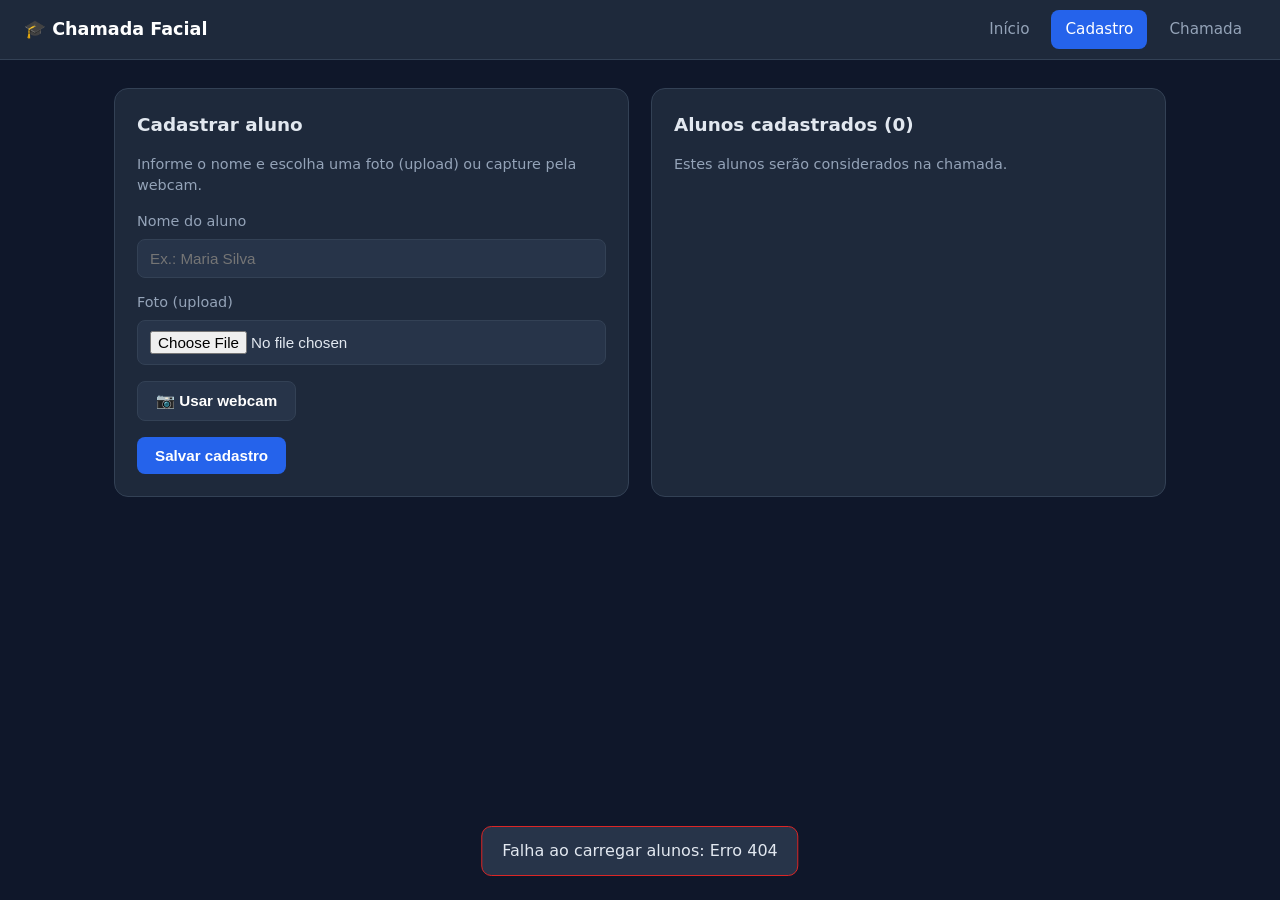
==== frontend/cadastro.html @ 1a3e9120 "Aplicação web de chamada por reconhecimento facial Backend FastAPI com detecção de rostos via Haarca" ====
<!DOCTYPE html>
<html lang="pt-br">
<head>
  <meta charset="UTF-8" />
  <meta name="viewport" content="width=device-width, initial-scale=1.0" />
  <title>Cadastro de Alunos</title>
  <link rel="stylesheet" href="css/style.css" />
</head>
<body>
  <header class="topbar">
    <h1>🎓 Chamada Facial</h1>
    <nav>
      <a href="index.html">Início</a>
      <a href="cadastro.html" class="active">Cadastro</a>
      <a href="chamada.html">Chamada</a>
    </nav>
  </header>

  <main>
    <div class="grid-2">
      <!-- Formulário de cadastro -->
      <div class="card">
        <h2>Cadastrar aluno</h2>
        <p class="muted">Informe o nome e escolha uma foto (upload) ou capture pela webcam.</p>

        <label for="name">Nome do aluno</label>
        <input type="text" id="name" placeholder="Ex.: Maria Silva" />

        <label for="file">Foto (upload)</label>
        <input type="file" id="file" accept="image/*" />

        <div class="btn-row">
          <button id="toggleCam" class="secondary" type="button">📷 Usar webcam</button>
        </div>

        <!-- Bloco da webcam (oculto até ativar) -->
        <div id="camBlock" style="display:none;">
          <div class="video-wrap" style="margin-top:14px;">
            <video id="video" autoplay playsinline muted></video>
          </div>
          <div class="btn-row">
            <button id="snap" type="button">Capturar foto</button>
          </div>
        </div>

        <img id="preview" class="preview" style="display:none;" alt="Pré-visualização" />

        <div class="btn-row">
          <button id="save" type="button">Salvar cadastro</button>
        </div>
      </div>

      <!-- Lista de alunos cadastrados -->
      <div class="card">
        <h2>Alunos cadastrados (<span id="count">0</span>)</h2>
        <p class="muted">Estes alunos serão considerados na chamada.</p>
        <div id="list" class="student-list"></div>
      </div>
    </div>
  </main>

  <script src="js/common.js"></script>
  <script src="js/cadastro.js"></script>
</body>
</html>
---- frontend/css/style.css ----
:root {
  --bg: #0f172a;
  --surface: #1e293b;
  --surface-2: #273449;
  --primary: #2563eb;
  --primary-hover: #1d4ed8;
  --success: #16a34a;
  --danger: #dc2626;
  --text: #e2e8f0;
  --muted: #94a3b8;
  --border: #334155;
}

* { box-sizing: border-box; }

body {
  margin: 0;
  font-family: "Segoe UI", system-ui, -apple-system, sans-serif;
  background: var(--bg);
  color: var(--text);
  line-height: 1.5;
}

header.topbar {
  background: var(--surface);
  border-bottom: 1px solid var(--border);
  padding: 0 24px;
  display: flex;
  align-items: center;
  gap: 24px;
  height: 60px;
}

header.topbar h1 {
  font-size: 1.1rem;
  margin: 0;
  color: #fff;
}

header.topbar nav { display: flex; gap: 8px; margin-left: auto; }

header.topbar nav a {
  color: var(--muted);
  text-decoration: none;
  padding: 8px 14px;
  border-radius: 8px;
  font-size: 0.95rem;
}
header.topbar nav a:hover { background: var(--surface-2); color: #fff; }
header.topbar nav a.active { background: var(--primary); color: #fff; }

main { max-width: 1100px; margin: 0 auto; padding: 28px 24px 60px; }

.card {
  background: var(--surface);
  border: 1px solid var(--border);
  border-radius: 14px;
  padding: 22px;
  margin-bottom: 22px;
}

.card h2 { margin-top: 0; font-size: 1.15rem; }
.muted { color: var(--muted); font-size: 0.9rem; }

.grid-2 { display: grid; grid-template-columns: 1fr 1fr; gap: 22px; }
@media (max-width: 820px) { .grid-2 { grid-template-columns: 1fr; } }

label { display: block; font-size: 0.9rem; margin: 14px 0 6px; color: var(--muted); }

input[type="text"], input[type="file"] {
  width: 100%;
  padding: 10px 12px;
  background: var(--surface-2);
  border: 1px solid var(--border);
  border-radius: 8px;
  color: var(--text);
  font-size: 0.95rem;
}

button {
  cursor: pointer;
  border: none;
  border-radius: 8px;
  padding: 10px 18px;
  font-size: 0.95rem;
  font-weight: 600;
  background: var(--primary);
  color: #fff;
  transition: background 0.15s;
}
button:hover { background: var(--primary-hover); }
button:disabled { opacity: 0.5; cursor: not-allowed; }
button.secondary { background: var(--surface-2); border: 1px solid var(--border); }
button.secondary:hover { background: var(--border); }
button.danger { background: var(--danger); }

.btn-row { display: flex; gap: 10px; flex-wrap: wrap; margin-top: 16px; }

/* Vídeo / câmera */
.video-wrap {
  position: relative;
  width: 100%;
  background: #000;
  border-radius: 12px;
  overflow: hidden;
  aspect-ratio: 4 / 3;
}
.video-wrap video, .video-wrap canvas {
  position: absolute;
  inset: 0;
  width: 100%;
  height: 100%;
  object-fit: cover;
}
.video-wrap canvas { pointer-events: none; }

img.preview {
  width: 100%;
  max-height: 280px;
  object-fit: contain;
  border-radius: 10px;
  background: #000;
  margin-top: 12px;
}

/* Lista de alunos */
.student-list { display: grid; grid-template-columns: repeat(auto-fill, minmax(140px, 1fr)); gap: 14px; }
.student-card {
  background: var(--surface-2);
  border: 1px solid var(--border);
  border-radius: 12px;
  padding: 12px;
  text-align: center;
}
.student-card img {
  width: 100%;
  aspect-ratio: 1;
  object-fit: cover;
  border-radius: 8px;
  background: #000;
}
.student-card .name { font-weight: 600; margin: 8px 0; font-size: 0.9rem; }

/* Tabela de presença */
table { width: 100%; border-collapse: collapse; }
th, td { text-align: left; padding: 10px 12px; border-bottom: 1px solid var(--border); }
th { color: var(--muted); font-size: 0.82rem; text-transform: uppercase; letter-spacing: 0.04em; }
.badge { padding: 3px 10px; border-radius: 999px; font-size: 0.8rem; font-weight: 600; }
.badge.present { background: rgba(22,163,74,.18); color: #4ade80; }
.badge.absent { background: rgba(148,163,184,.15); color: var(--muted); }

/* Toast / mensagens */
#toast {
  position: fixed;
  bottom: 24px;
  left: 50%;
  transform: translateX(-50%);
  background: var(--surface-2);
  border: 1px solid var(--border);
  padding: 12px 20px;
  border-radius: 10px;
  opacity: 0;
  transition: opacity 0.3s;
  pointer-events: none;
  max-width: 90vw;
}
#toast.show { opacity: 1; }
#toast.ok { border-color: var(--success); }
#toast.err { border-color: var(--danger); }

.status-dot { display: inline-block; width: 10px; height: 10px; border-radius: 50%; background: var(--muted); margin-right: 8px; }
.status-dot.live { background: #4ade80; box-shadow: 0 0 8px #4ade80; }

.stats { display: flex; gap: 24px; margin-top: 8px; }
.stats div span { display: block; font-size: 1.6rem; font-weight: 700; }
.stats div small { color: var(--muted); }

.hero { text-align: center; padding: 50px 20px; }
.hero h2 { font-size: 1.8rem; }
.hero .btn-row { justify-content: center; }
.steps { display: grid; grid-template-columns: repeat(auto-fit, minmax(220px,1fr)); gap: 18px; margin-top: 28px; text-align: left; }
.steps .card .num { font-size: 1.6rem; font-weight: 800; color: var(--primary); }
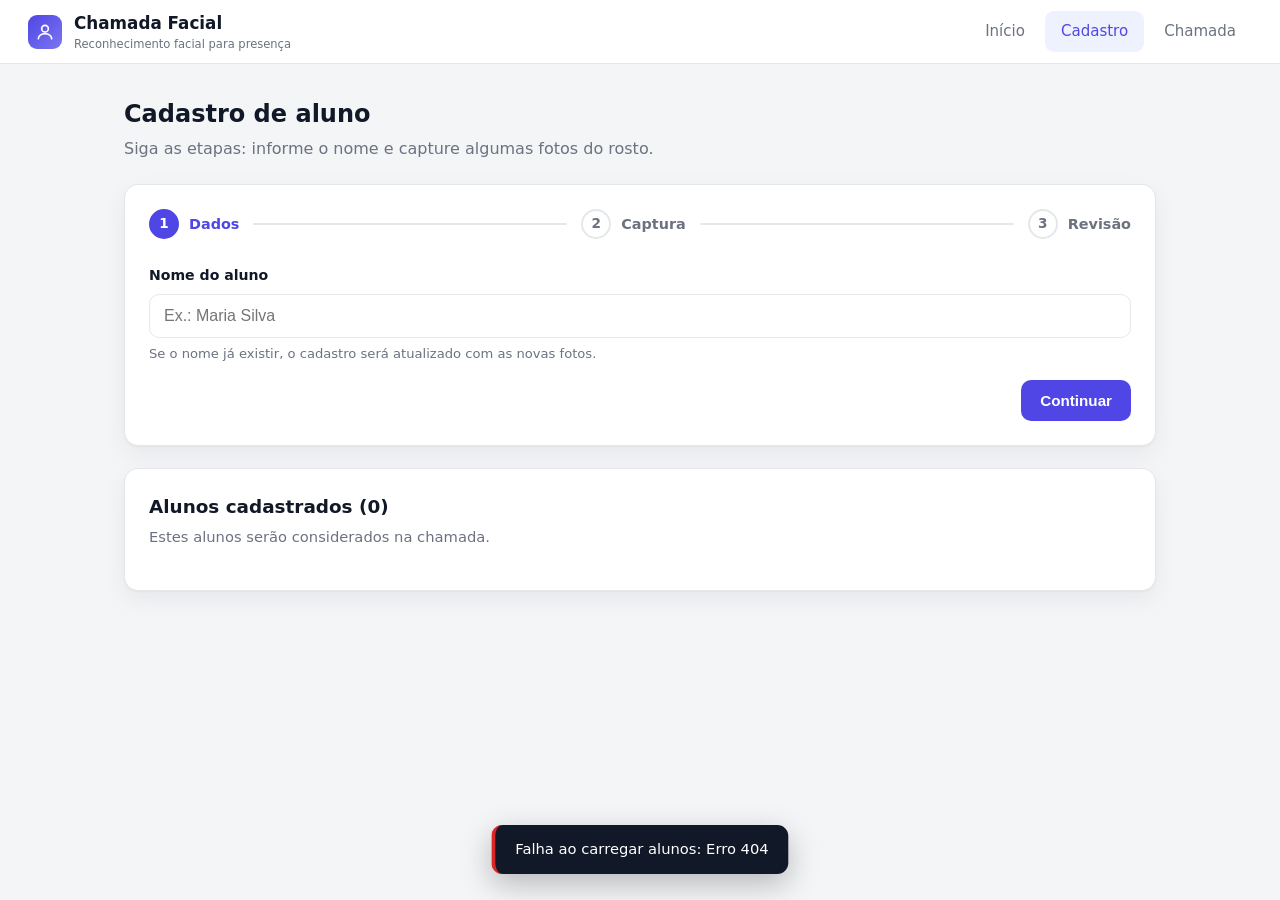
==== commit 2536bda3: "Reformula UX: cadastro em wizard, chamada com revisão/confirmação e visual novo Cadastro: - Wizard e" ====
--- a/frontend/cadastro.html
+++ b/frontend/cadastro.html
@@ -3,59 +3,97 @@
 <head>
   <meta charset="UTF-8" />
   <meta name="viewport" content="width=device-width, initial-scale=1.0" />
-  <title>Cadastro de Alunos</title>
+  <title>Cadastro de Alunos — Chamada Facial</title>
   <link rel="stylesheet" href="css/style.css" />
 </head>
 <body>
   <header class="topbar">
-    <h1>🎓 Chamada Facial</h1>
-    <nav>
+    <div class="brand">
+      <span class="logo">
+        <svg width="20" height="20" viewBox="0 0 24 24" fill="none" stroke="currentColor" stroke-width="2" stroke-linecap="round" stroke-linejoin="round"><path d="M12 12a4 4 0 1 0 0-8 4 4 0 0 0 0 8Z"/><path d="M4 20c0-3.3 3.6-6 8-6s8 2.7 8 6"/></svg>
+      </span>
+      <span>Chamada Facial<small>Reconhecimento facial para presença</small></span>
+    </div>
+    <nav class="nav">
       <a href="index.html">Início</a>
       <a href="cadastro.html" class="active">Cadastro</a>
       <a href="chamada.html">Chamada</a>
     </nav>
   </header>
 
-  <main>
-    <div class="grid-2">
-      <!-- Formulário de cadastro -->
-      <div class="card">
-        <h2>Cadastrar aluno</h2>
-        <p class="muted">Informe o nome e escolha uma foto (upload) ou capture pela webcam.</p>
+  <main class="container">
+    <div class="page-head">
+      <h1>Cadastro de aluno</h1>
+      <p>Siga as etapas: informe o nome e capture algumas fotos do rosto.</p>
+    </div>
 
-        <label for="name">Nome do aluno</label>
-        <input type="text" id="name" placeholder="Ex.: Maria Silva" />
+    <div class="card">
+      <!-- Stepper -->
+      <div class="stepper">
+        <div class="step active" data-step="1"><span class="dot">1</span><span class="name">Dados</span></div>
+        <div class="step-line"></div>
+        <div class="step" data-step="2"><span class="dot">2</span><span class="name">Captura</span></div>
+        <div class="step-line"></div>
+        <div class="step" data-step="3"><span class="dot">3</span><span class="name">Revisão</span></div>
+      </div>
 
-        <label for="file">Foto (upload)</label>
-        <input type="file" id="file" accept="image/*" />
+      <!-- ETAPA 1: dados -->
+      <section id="s1">
+        <div class="field">
+          <label for="name">Nome do aluno</label>
+          <input type="text" id="name" placeholder="Ex.: Maria Silva" autocomplete="off" />
+          <div class="hint">Se o nome já existir, o cadastro será atualizado com as novas fotos.</div>
+        </div>
+        <div class="actions end">
+          <button class="btn" id="toStep2">Continuar</button>
+        </div>
+      </section>
 
-        <div class="btn-row">
-          <button id="toggleCam" class="secondary" type="button">📷 Usar webcam</button>
-        </div>
-
-        <!-- Bloco da webcam (oculto até ativar) -->
-        <div id="camBlock" style="display:none;">
-          <div class="video-wrap" style="margin-top:14px;">
-            <video id="video" autoplay playsinline muted></video>
+      <!-- ETAPA 2: captura -->
+      <section id="s2" hidden>
+        <div class="grid-2">
+          <div>
+            <div class="stage" id="stage">
+              <video id="video" autoplay playsinline muted></video>
+              <div class="face-guide" id="guide" hidden></div>
+              <div class="pose" id="pose" hidden></div>
+              <div class="chip" id="chip" hidden><span class="led"></span><span id="chipText">Procurando rosto…</span></div>
+              <div class="countdown" id="countdown" hidden></div>
+              <div class="flash" id="flash"></div>
+              <div class="placeholder" id="camPlaceholder">Ativando a câmera…</div>
+            </div>
           </div>
-          <div class="btn-row">
-            <button id="snap" type="button">Capturar foto</button>
+          <div>
+            <h2>Captura guiada</h2>
+            <p class="sub">Mantenha o rosto dentro do guia oval. O sistema vai capturar várias poses (frente e laterais) automaticamente.</p>
+            <div class="progress-label"><span id="progLabel">0 de 0 fotos</span><span id="progPct">0%</span></div>
+            <div class="progress"><i id="progBar"></i></div>
+            <p class="hint" id="captureHint" style="margin-top:14px;">Posicione o rosto e inicie a captura.</p>
+            <div class="actions" style="margin-top:18px;">
+              <button class="btn btn-ghost" id="backTo1">Voltar</button>
+              <button class="btn" id="startCapture">Iniciar captura</button>
+            </div>
           </div>
         </div>
+      </section>
 
-        <img id="preview" class="preview" style="display:none;" alt="Pré-visualização" />
+      <!-- ETAPA 3: revisão -->
+      <section id="s3" hidden>
+        <h2>Revisar e concluir</h2>
+        <p class="sub">Conferindo o cadastro de <strong id="reviewName"></strong> — <span id="reviewCount">0</span> fotos capturadas.</p>
+        <div class="thumbs" id="thumbs"></div>
+        <div class="actions" style="margin-top:20px;">
+          <button class="btn btn-ghost" id="redo">Refazer captura</button>
+          <button class="btn" id="finish">Concluir cadastro</button>
+        </div>
+      </section>
+    </div>
 
-        <div class="btn-row">
-          <button id="save" type="button">Salvar cadastro</button>
-        </div>
-      </div>
-
-      <!-- Lista de alunos cadastrados -->
-      <div class="card">
-        <h2>Alunos cadastrados (<span id="count">0</span>)</h2>
-        <p class="muted">Estes alunos serão considerados na chamada.</p>
-        <div id="list" class="student-list"></div>
-      </div>
+    <!-- Alunos cadastrados -->
+    <div class="card">
+      <h2>Alunos cadastrados (<span id="count">0</span>)</h2>
+      <p class="sub">Estes alunos serão considerados na chamada.</p>
+      <div class="students" id="list"></div>
     </div>
   </main>
 
--- a/frontend/css/style.css
+++ b/frontend/css/style.css
@@ -1,182 +1,297 @@
+/* ===========================================================================
+   Design system — tema claro, profissional, sem emojis.
+   =========================================================================== */
 :root {
-  --bg: #0f172a;
-  --surface: #1e293b;
-  --surface-2: #273449;
-  --primary: #2563eb;
-  --primary-hover: #1d4ed8;
+  --bg: #f4f5f7;
+  --surface: #ffffff;
+  --surface-2: #f8fafc;
+  --primary: #4f46e5;
+  --primary-hover: #4338ca;
+  --primary-soft: #eef2ff;
   --success: #16a34a;
+  --success-soft: #dcfce7;
+  --warning: #d97706;
   --danger: #dc2626;
-  --text: #e2e8f0;
-  --muted: #94a3b8;
-  --border: #334155;
+  --danger-soft: #fef2f2;
+  --text: #111827;
+  --muted: #6b7280;
+  --border: #e5e7eb;
+  --ring: rgba(79, 70, 229, 0.25);
+  --shadow: 0 1px 2px rgba(16, 24, 40, .04), 0 8px 24px rgba(16, 24, 40, .06);
+  --radius: 14px;
 }
 
 * { box-sizing: border-box; }
+html, body { height: 100%; }
 
 body {
   margin: 0;
-  font-family: "Segoe UI", system-ui, -apple-system, sans-serif;
+  font-family: -apple-system, BlinkMacSystemFont, "Segoe UI", Roboto, Inter, system-ui, sans-serif;
   background: var(--bg);
   color: var(--text);
-  line-height: 1.5;
-}
-
-header.topbar {
+  line-height: 1.55;
+  -webkit-font-smoothing: antialiased;
+}
+
+a { color: inherit; text-decoration: none; }
+[hidden] { display: none !important; }
+
+/* ---------- Top bar ---------- */
+.topbar {
   background: var(--surface);
   border-bottom: 1px solid var(--border);
-  padding: 0 24px;
+  height: 64px;
   display: flex;
   align-items: center;
-  gap: 24px;
-  height: 60px;
-}
-
-header.topbar h1 {
-  font-size: 1.1rem;
-  margin: 0;
-  color: #fff;
-}
-
-header.topbar nav { display: flex; gap: 8px; margin-left: auto; }
-
-header.topbar nav a {
+  padding: 0 28px;
+  position: sticky;
+  top: 0;
+  z-index: 50;
+}
+.brand { display: flex; align-items: center; gap: 12px; font-weight: 700; font-size: 1.05rem; }
+.brand .logo {
+  width: 34px; height: 34px; border-radius: 9px;
+  background: linear-gradient(135deg, var(--primary), #7c75f0);
+  display: grid; place-items: center; color: #fff;
+}
+.brand small { display: block; font-weight: 500; font-size: .72rem; color: var(--muted); }
+.nav { display: flex; gap: 4px; margin-left: auto; }
+.nav a {
   color: var(--muted);
-  text-decoration: none;
-  padding: 8px 14px;
-  border-radius: 8px;
-  font-size: 0.95rem;
-}
-header.topbar nav a:hover { background: var(--surface-2); color: #fff; }
-header.topbar nav a.active { background: var(--primary); color: #fff; }
-
-main { max-width: 1100px; margin: 0 auto; padding: 28px 24px 60px; }
+  padding: 9px 16px;
+  border-radius: 9px;
+  font-size: .94rem;
+  font-weight: 500;
+  transition: .15s;
+}
+.nav a:hover { background: var(--surface-2); color: var(--text); }
+.nav a.active { background: var(--primary-soft); color: var(--primary); }
+
+/* ---------- Layout ---------- */
+.container { max-width: 1080px; margin: 0 auto; padding: 32px 24px 72px; }
+.page-head { margin-bottom: 22px; }
+.page-head h1 { font-size: 1.5rem; margin: 0 0 4px; }
+.page-head p { margin: 0; color: var(--muted); }
 
 .card {
   background: var(--surface);
   border: 1px solid var(--border);
-  border-radius: 14px;
-  padding: 22px;
-  margin-bottom: 22px;
-}
-
-.card h2 { margin-top: 0; font-size: 1.15rem; }
-.muted { color: var(--muted); font-size: 0.9rem; }
-
-.grid-2 { display: grid; grid-template-columns: 1fr 1fr; gap: 22px; }
-@media (max-width: 820px) { .grid-2 { grid-template-columns: 1fr; } }
-
-label { display: block; font-size: 0.9rem; margin: 14px 0 6px; color: var(--muted); }
-
-input[type="text"], input[type="file"] {
-  width: 100%;
-  padding: 10px 12px;
-  background: var(--surface-2);
-  border: 1px solid var(--border);
-  border-radius: 8px;
-  color: var(--text);
-  font-size: 0.95rem;
-}
-
-button {
+  border-radius: var(--radius);
+  padding: 24px;
+  box-shadow: var(--shadow);
+}
+.card + .card { margin-top: 22px; }
+.card h2 { margin: 0 0 4px; font-size: 1.15rem; }
+.card .sub { color: var(--muted); font-size: .92rem; margin: 0 0 18px; }
+
+.grid-2 { display: grid; grid-template-columns: 1.1fr .9fr; gap: 22px; align-items: start; }
+@media (max-width: 860px) { .grid-2 { grid-template-columns: 1fr; } }
+
+.muted { color: var(--muted); }
+.row { display: flex; align-items: center; gap: 12px; }
+.between { justify-content: space-between; }
+.center { text-align: center; }
+
+/* ---------- Buttons ---------- */
+.btn {
+  appearance: none;
   cursor: pointer;
-  border: none;
-  border-radius: 8px;
-  padding: 10px 18px;
-  font-size: 0.95rem;
+  border: 1px solid transparent;
+  border-radius: 10px;
+  padding: 11px 18px;
+  font-size: .95rem;
   font-weight: 600;
+  display: inline-flex;
+  align-items: center;
+  justify-content: center;
+  gap: 8px;
+  transition: .15s;
   background: var(--primary);
   color: #fff;
-  transition: background 0.15s;
-}
-button:hover { background: var(--primary-hover); }
-button:disabled { opacity: 0.5; cursor: not-allowed; }
-button.secondary { background: var(--surface-2); border: 1px solid var(--border); }
-button.secondary:hover { background: var(--border); }
-button.danger { background: var(--danger); }
-
-.btn-row { display: flex; gap: 10px; flex-wrap: wrap; margin-top: 16px; }
-
-/* Vídeo / câmera */
-.video-wrap {
+}
+.btn:hover { background: var(--primary-hover); }
+.btn:focus-visible { outline: none; box-shadow: 0 0 0 4px var(--ring); }
+.btn:disabled { opacity: .5; cursor: not-allowed; }
+.btn svg { width: 18px; height: 18px; }
+.btn-ghost { background: var(--surface); color: var(--text); border-color: var(--border); }
+.btn-ghost:hover { background: var(--surface-2); }
+.btn-danger { background: var(--danger); }
+.btn-danger:hover { background: #b91c1c; }
+.btn-soft-danger { background: var(--danger-soft); color: var(--danger); }
+.btn-soft-danger:hover { background: #fde2e2; }
+.btn-block { width: 100%; }
+.btn-lg { padding: 13px 24px; font-size: 1rem; }
+.actions { display: flex; gap: 12px; flex-wrap: wrap; }
+.actions.end { justify-content: flex-end; }
+
+/* ---------- Form fields ---------- */
+.field { margin-bottom: 16px; }
+.field label { display: block; font-size: .88rem; font-weight: 600; margin-bottom: 7px; }
+.field input[type="text"] {
+  width: 100%;
+  padding: 12px 14px;
+  border: 1px solid var(--border);
+  border-radius: 10px;
+  font-size: 1rem;
+  background: var(--surface);
+  color: var(--text);
+}
+.field input:focus { outline: none; border-color: var(--primary); box-shadow: 0 0 0 4px var(--ring); }
+.field .hint { color: var(--muted); font-size: .82rem; margin-top: 6px; }
+
+/* ---------- Stepper ---------- */
+.stepper { display: flex; align-items: center; margin-bottom: 26px; }
+.step { display: flex; align-items: center; gap: 10px; color: var(--muted); }
+.step .dot {
+  width: 30px; height: 30px; border-radius: 50%;
+  border: 2px solid var(--border);
+  display: grid; place-items: center;
+  font-size: .85rem; font-weight: 700;
+  background: var(--surface);
+  flex: none;
+}
+.step .name { font-size: .9rem; font-weight: 600; }
+.step.active { color: var(--primary); }
+.step.active .dot { border-color: var(--primary); background: var(--primary); color: #fff; }
+.step.done { color: var(--text); }
+.step.done .dot { border-color: var(--success); background: var(--success); color: #fff; }
+.step-line { flex: 1; height: 2px; background: var(--border); margin: 0 14px; border-radius: 2px; }
+.step.done + .step-line, .step-line.done { background: var(--success); }
+@media (max-width: 640px) { .step .name { display: none; } .step-line { margin: 0 8px; } }
+
+/* ---------- Video stage ---------- */
+.stage {
   position: relative;
   width: 100%;
-  background: #000;
-  border-radius: 12px;
+  aspect-ratio: 4 / 3;
+  background: #0b1220;
+  border-radius: var(--radius);
   overflow: hidden;
-  aspect-ratio: 4 / 3;
-}
-.video-wrap video, .video-wrap canvas {
-  position: absolute;
-  inset: 0;
-  width: 100%;
-  height: 100%;
-  object-fit: cover;
-}
-.video-wrap canvas { pointer-events: none; }
-
-img.preview {
-  width: 100%;
-  max-height: 280px;
-  object-fit: contain;
-  border-radius: 10px;
-  background: #000;
-  margin-top: 12px;
-}
-
-/* Lista de alunos */
-.student-list { display: grid; grid-template-columns: repeat(auto-fill, minmax(140px, 1fr)); gap: 14px; }
-.student-card {
-  background: var(--surface-2);
-  border: 1px solid var(--border);
-  border-radius: 12px;
-  padding: 12px;
-  text-align: center;
-}
-.student-card img {
-  width: 100%;
-  aspect-ratio: 1;
-  object-fit: cover;
-  border-radius: 8px;
-  background: #000;
-}
-.student-card .name { font-weight: 600; margin: 8px 0; font-size: 0.9rem; }
-
-/* Tabela de presença */
+}
+.stage video, .stage canvas {
+  position: absolute; inset: 0; width: 100%; height: 100%; object-fit: cover;
+}
+.stage canvas { pointer-events: none; }
+.stage .placeholder {
+  position: absolute; inset: 0; display: grid; place-items: center; color: #94a3b8;
+  font-size: .95rem; text-align: center; padding: 24px;
+}
+
+/* spotlight oval guide */
+.face-guide {
+  position: absolute; top: 47%; left: 50%; transform: translate(-50%, -50%);
+  width: 50%; aspect-ratio: 3 / 4; border-radius: 50%;
+  border: 3px solid rgba(255, 255, 255, .9);
+  box-shadow: 0 0 0 9999px rgba(8, 12, 24, .5);
+  transition: border-color .2s;
+  pointer-events: none;
+}
+.face-guide.ok { border-color: #22c55e; }
+
+.pose {
+  position: absolute; top: 14px; left: 50%; transform: translateX(-50%);
+  background: rgba(8, 12, 24, .72); color: #fff;
+  padding: 9px 16px; border-radius: 999px; font-size: .95rem; font-weight: 600;
+  text-align: center; max-width: 88%; backdrop-filter: blur(4px);
+}
+.chip {
+  position: absolute; bottom: 14px; left: 50%; transform: translateX(-50%);
+  display: inline-flex; align-items: center; gap: 8px;
+  padding: 7px 14px; border-radius: 999px; font-size: .85rem; font-weight: 600;
+  background: rgba(8, 12, 24, .72); color: #fde68a; backdrop-filter: blur(4px);
+}
+.chip.ok { color: #86efac; }
+.chip .led { width: 9px; height: 9px; border-radius: 50%; background: currentColor; box-shadow: 0 0 8px currentColor; }
+.countdown {
+  position: absolute; inset: 0; display: grid; place-items: center;
+  font-size: 5rem; font-weight: 800; color: #fff; text-shadow: 0 4px 24px rgba(0,0,0,.5);
+}
+.flash {
+  position: absolute; inset: 0; background: #fff; opacity: 0; pointer-events: none;
+}
+.flash.go { animation: flash .35s ease-out; }
+@keyframes flash { from { opacity: .85; } to { opacity: 0; } }
+
+/* ---------- Progress ---------- */
+.progress { height: 8px; background: var(--surface-2); border: 1px solid var(--border); border-radius: 999px; overflow: hidden; }
+.progress > i { display: block; height: 100%; width: 0; background: var(--primary); transition: width .3s; }
+.progress-label { display: flex; justify-content: space-between; font-size: .85rem; color: var(--muted); margin-bottom: 8px; }
+
+/* ---------- Thumbnails ---------- */
+.thumbs { display: grid; grid-template-columns: repeat(auto-fill, minmax(84px, 1fr)); gap: 10px; }
+.thumb { aspect-ratio: 1; border-radius: 10px; overflow: hidden; border: 1px solid var(--border); background: #000; }
+.thumb img { width: 100%; height: 100%; object-fit: cover; }
+
+/* ---------- Student list ---------- */
+.students { display: grid; grid-template-columns: repeat(auto-fill, minmax(150px, 1fr)); gap: 14px; }
+.student {
+  border: 1px solid var(--border); border-radius: 12px; padding: 12px; text-align: center; background: var(--surface);
+}
+.student img { width: 100%; aspect-ratio: 1; object-fit: cover; border-radius: 9px; background: #eef2f7; }
+.student .name { font-weight: 600; font-size: .92rem; margin: 9px 0 2px; }
+.student .meta { font-size: .78rem; color: var(--muted); margin-bottom: 10px; }
+.empty { color: var(--muted); text-align: center; padding: 28px 12px; }
+
+/* ---------- Table ---------- */
 table { width: 100%; border-collapse: collapse; }
-th, td { text-align: left; padding: 10px 12px; border-bottom: 1px solid var(--border); }
-th { color: var(--muted); font-size: 0.82rem; text-transform: uppercase; letter-spacing: 0.04em; }
-.badge { padding: 3px 10px; border-radius: 999px; font-size: 0.8rem; font-weight: 600; }
-.badge.present { background: rgba(22,163,74,.18); color: #4ade80; }
-.badge.absent { background: rgba(148,163,184,.15); color: var(--muted); }
-
-/* Toast / mensagens */
+th, td { text-align: left; padding: 12px 10px; border-bottom: 1px solid var(--border); }
+th { font-size: .76rem; text-transform: uppercase; letter-spacing: .04em; color: var(--muted); }
+tr:last-child td { border-bottom: none; }
+.name-cell { display: flex; align-items: center; gap: 10px; }
+.avatar { width: 34px; height: 34px; border-radius: 50%; object-fit: cover; background: #eef2f7; flex: none; }
+
+.badge { display: inline-flex; align-items: center; gap: 6px; padding: 4px 11px; border-radius: 999px; font-size: .8rem; font-weight: 600; }
+.badge.present { background: var(--success-soft); color: #15803d; }
+.badge.absent { background: #f1f5f9; color: var(--muted); }
+
+/* ---------- Toggle switch ---------- */
+.switch { position: relative; display: inline-block; width: 42px; height: 24px; }
+.switch input { opacity: 0; width: 0; height: 0; }
+.switch .slider {
+  position: absolute; inset: 0; cursor: pointer; background: #cbd5e1; border-radius: 999px; transition: .2s;
+}
+.switch .slider::before {
+  content: ""; position: absolute; height: 18px; width: 18px; left: 3px; top: 3px;
+  background: #fff; border-radius: 50%; transition: .2s; box-shadow: 0 1px 2px rgba(0,0,0,.2);
+}
+.switch input:checked + .slider { background: var(--success); }
+.switch input:checked + .slider::before { transform: translateX(18px); }
+
+/* ---------- Stat tiles ---------- */
+.stats { display: grid; grid-template-columns: repeat(3, 1fr); gap: 14px; margin-bottom: 18px; }
+.stat { border: 1px solid var(--border); border-radius: 12px; padding: 14px 16px; background: var(--surface-2); }
+.stat b { display: block; font-size: 1.7rem; line-height: 1.1; }
+.stat span { font-size: .82rem; color: var(--muted); }
+
+/* ---------- Status line ---------- */
+.status { display: flex; align-items: center; gap: 9px; color: var(--muted); font-size: .9rem; margin-top: 14px; }
+.led-dot { width: 10px; height: 10px; border-radius: 50%; background: #cbd5e1; }
+.led-dot.live { background: #22c55e; box-shadow: 0 0 8px #22c55e; }
+
+/* ---------- Recognized session chips ---------- */
+.reclist { display: flex; flex-wrap: wrap; gap: 8px; margin-top: 6px; min-height: 30px; }
+.rectag { background: var(--success-soft); color: #15803d; padding: 5px 12px; border-radius: 999px; font-size: .85rem; font-weight: 600; }
+
+/* ---------- Toast ---------- */
 #toast {
-  position: fixed;
-  bottom: 24px;
-  left: 50%;
-  transform: translateX(-50%);
-  background: var(--surface-2);
-  border: 1px solid var(--border);
-  padding: 12px 20px;
-  border-radius: 10px;
-  opacity: 0;
-  transition: opacity 0.3s;
-  pointer-events: none;
-  max-width: 90vw;
-}
-#toast.show { opacity: 1; }
-#toast.ok { border-color: var(--success); }
-#toast.err { border-color: var(--danger); }
-
-.status-dot { display: inline-block; width: 10px; height: 10px; border-radius: 50%; background: var(--muted); margin-right: 8px; }
-.status-dot.live { background: #4ade80; box-shadow: 0 0 8px #4ade80; }
-
-.stats { display: flex; gap: 24px; margin-top: 8px; }
-.stats div span { display: block; font-size: 1.6rem; font-weight: 700; }
-.stats div small { color: var(--muted); }
-
-.hero { text-align: center; padding: 50px 20px; }
-.hero h2 { font-size: 1.8rem; }
-.hero .btn-row { justify-content: center; }
-.steps { display: grid; grid-template-columns: repeat(auto-fit, minmax(220px,1fr)); gap: 18px; margin-top: 28px; text-align: left; }
-.steps .card .num { font-size: 1.6rem; font-weight: 800; color: var(--primary); }
+  position: fixed; bottom: 26px; left: 50%; transform: translateX(-50%) translateY(10px);
+  background: #111827; color: #fff; padding: 13px 20px; border-radius: 11px;
+  font-size: .92rem; box-shadow: 0 10px 30px rgba(0,0,0,.25);
+  opacity: 0; pointer-events: none; transition: .25s; max-width: 90vw; z-index: 100;
+  border-left: 4px solid var(--primary);
+}
+#toast.show { opacity: 1; transform: translateX(-50%) translateY(0); }
+#toast.ok { border-left-color: var(--success); }
+#toast.err { border-left-color: var(--danger); }
+
+/* ---------- Home / hero ---------- */
+.hero { text-align: center; padding: 46px 24px 36px; }
+.hero h1 { font-size: 2rem; margin: 0 0 10px; }
+.hero p { color: var(--muted); max-width: 620px; margin: 0 auto 26px; font-size: 1.05rem; }
+.hero .actions { justify-content: center; }
+.feature-grid { display: grid; grid-template-columns: repeat(3, 1fr); gap: 18px; margin-top: 30px; }
+@media (max-width: 760px) { .feature-grid { grid-template-columns: 1fr; } .stats { grid-template-columns: 1fr 1fr; } }
+.feature { text-align: left; }
+.feature .ico { width: 42px; height: 42px; border-radius: 11px; background: var(--primary-soft); color: var(--primary); display: grid; place-items: center; margin-bottom: 12px; }
+.feature h3 { margin: 0 0 6px; font-size: 1.02rem; }
+.feature p { margin: 0; font-size: .92rem; color: var(--muted); }
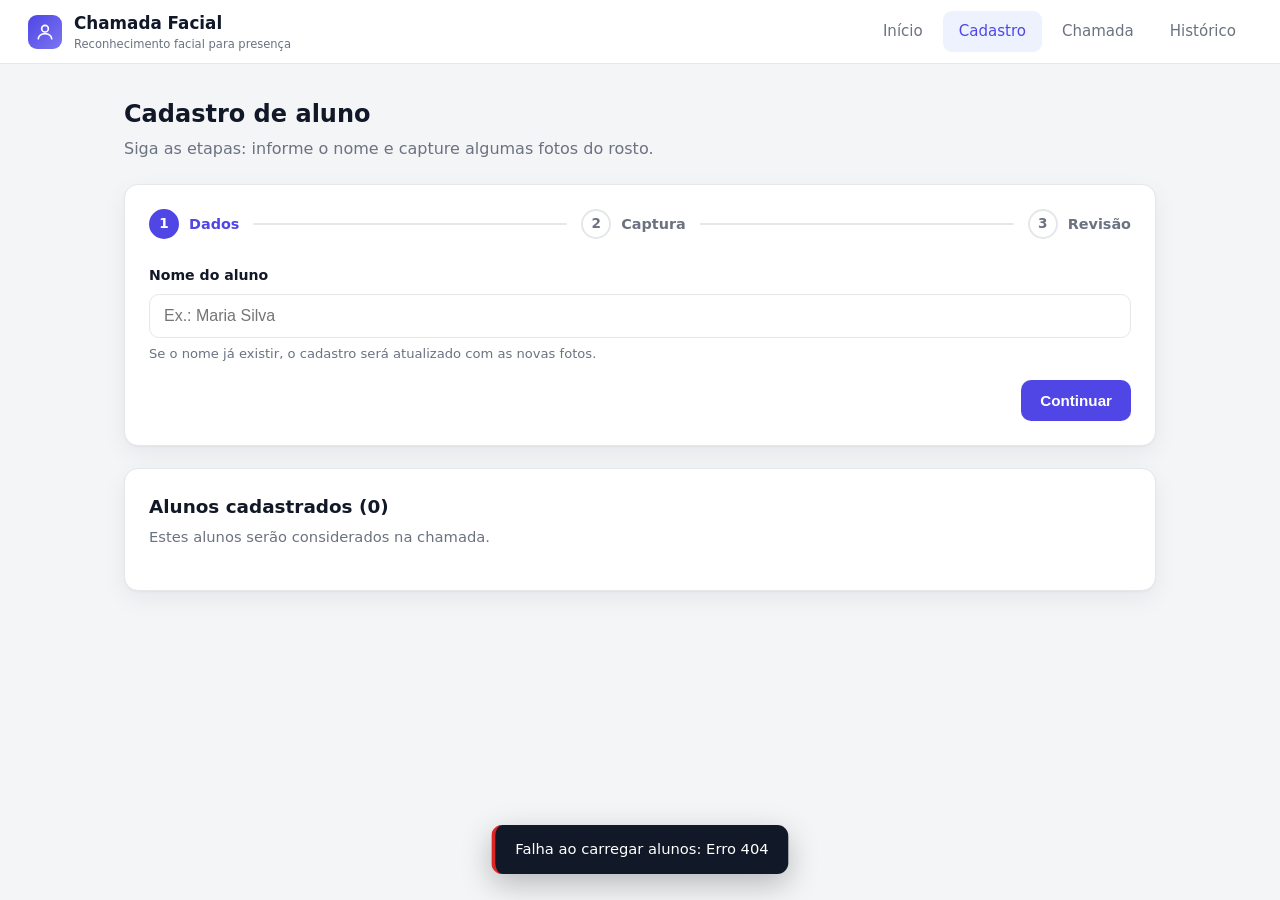
==== commit 45baff0d: "Adiciona histórico de chamadas e corrige overlay da câmera Histórico: - Nova tela "Histórico" (histo" ====
--- a/frontend/cadastro.html
+++ b/frontend/cadastro.html
@@ -18,6 +18,7 @@
       <a href="index.html">Início</a>
       <a href="cadastro.html" class="active">Cadastro</a>
       <a href="chamada.html">Chamada</a>
+      <a href="historico.html">Histórico</a>
     </nav>
   </header>
 
--- a/frontend/css/style.css
+++ b/frontend/css/style.css
@@ -232,6 +232,18 @@
 .student .meta { font-size: .78rem; color: var(--muted); margin-bottom: 10px; }
 .empty { color: var(--muted); text-align: center; padding: 28px 12px; }
 
+/* ---------- Histórico: lista de dias ---------- */
+.day-item {
+  width: 100%;
+  display: flex; align-items: center; justify-content: space-between; gap: 12px;
+  padding: 13px 15px; margin-bottom: 9px;
+  background: var(--surface); border: 1px solid var(--border); border-radius: 11px;
+  cursor: pointer; font: inherit; color: inherit; text-align: left; transition: .15s;
+}
+.day-item:hover { background: var(--surface-2); border-color: #d2d7e0; }
+.day-item.active { border-color: var(--primary); background: var(--primary-soft); }
+.day-date { font-weight: 600; }
+
 /* ---------- Table ---------- */
 table { width: 100%; border-collapse: collapse; }
 th, td { text-align: left; padding: 12px 10px; border-bottom: 1px solid var(--border); }
